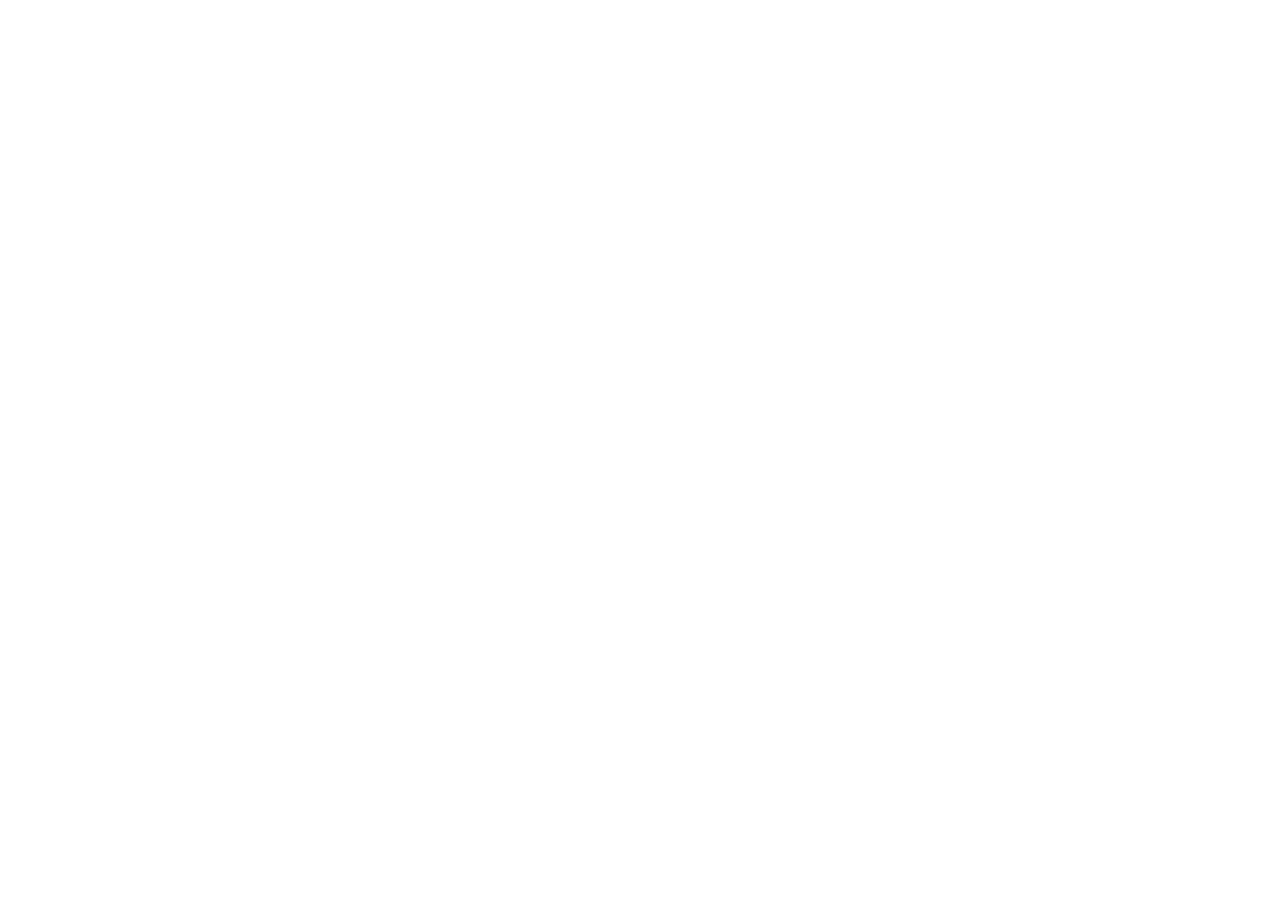
==== index.html @ f210bb2d "fix: baseUrl /30daypass-web для GitHub Pages Co-Authored-By: Claude Opus 4.6 <noreply@anthropic.com>" ====
<!DOCTYPE html>
<html lang="en">
  <head>
    <meta charset="utf-8" />
    <meta httpEquiv="X-UA-Compatible" content="IE=edge" />
    <meta name="viewport" content="width=device-width, initial-scale=1, shrink-to-fit=no" />
    <title>30 Day Pass</title>
    <!-- The `react-native-web` recommended style reset: https://necolas.github.io/react-native-web/docs/setup/#root-element -->
    <style id="expo-reset">
      /* These styles make the body full-height */
      html,
      body {
        height: 100%;
      }
      /* These styles disable body scrolling if you are using <ScrollView> */
      body {
        overflow: hidden;
      }
      /* These styles make the root element full-height */
      #root {
        display: flex;
        height: 100%;
        flex: 1;
      }
    </style>
  <link rel="icon" href="/30daypass-web/favicon.ico"/></head>

  <body>
    <!-- Use static rendering with Expo Router to support running without JavaScript. -->
    <noscript>
      You need to enable JavaScript to run this app.
    </noscript>
    <!-- The root element for your Expo app. -->
    <div id="root"></div>
  <script src="/30daypass-web/_expo/static/js/web/entry-6b5d9844f2f1ee463539b66dcea93cd4.js" defer></script>
</body>
</html>
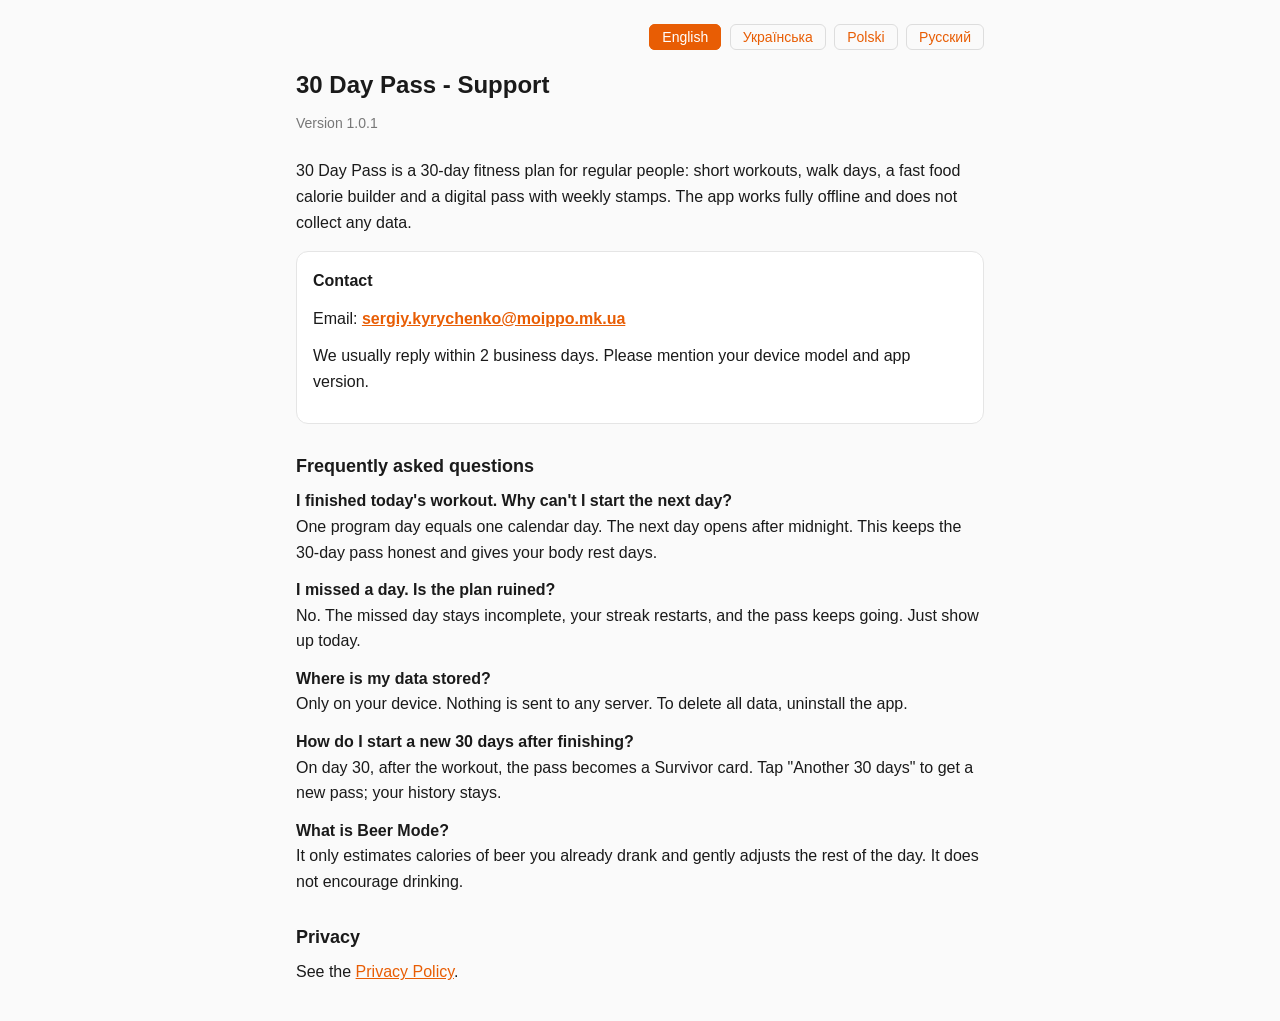
==== commit 788779c2: "Root page: show the support page instead of the web app build Co-Authored-By: Claude Sonnet 5.5 <nor" ====
--- a/index.html
+++ b/index.html
@@ -1,37 +1,125 @@
 <!DOCTYPE html>
 <html lang="en">
-  <head>
-    <meta charset="utf-8" />
-    <meta httpEquiv="X-UA-Compatible" content="IE=edge" />
-    <meta name="viewport" content="width=device-width, initial-scale=1, shrink-to-fit=no" />
-    <title>30 Day Pass</title>
-    <!-- The `react-native-web` recommended style reset: https://necolas.github.io/react-native-web/docs/setup/#root-element -->
-    <style id="expo-reset">
-      /* These styles make the body full-height */
-      html,
-      body {
-        height: 100%;
-      }
-      /* These styles disable body scrolling if you are using <ScrollView> */
-      body {
-        overflow: hidden;
-      }
-      /* These styles make the root element full-height */
-      #root {
-        display: flex;
-        height: 100%;
-        flex: 1;
-      }
-    </style>
-  <link rel="icon" href="/30daypass-web/favicon.ico"/></head>
+<head>
+<meta charset="UTF-8">
+<meta name="viewport" content="width=device-width, initial-scale=1.0">
+<title>30 Day Pass - Support</title>
+<style>
+*{margin:0;padding:0;box-sizing:border-box}
+body{font-family:-apple-system,BlinkMacSystemFont,"Segoe UI",Roboto,sans-serif;line-height:1.6;color:#1a1a1a;background:#FAFAFA;padding:24px 16px;max-width:720px;margin:0 auto}
+h1{font-size:24px;margin-bottom:8px}
+h2{font-size:18px;margin-top:28px;margin-bottom:8px}
+p,ul{margin-bottom:12px}
+ul{padding-left:20px}
+.date{color:#777;font-size:14px;margin-bottom:24px}
+.lang-switch{text-align:right;margin-bottom:16px}
+.lang-switch a{color:#E85D04;text-decoration:none;font-size:14px;padding:4px 12px;border:1px solid #ddd;border-radius:6px;margin-left:4px}
+.lang-switch a.active{background:#E85D04;color:#fff;border-color:#E85D04}
+.section{display:none}
+.section.active{display:block}
+.contact{background:#fff;border:1px solid #e5e5e5;border-radius:12px;padding:16px;margin:16px 0}
+.contact a{font-weight:600}
+a{color:#E85D04}
+</style>
+</head>
+<body>
 
-  <body>
-    <!-- Use static rendering with Expo Router to support running without JavaScript. -->
-    <noscript>
-      You need to enable JavaScript to run this app.
-    </noscript>
-    <!-- The root element for your Expo app. -->
-    <div id="root"></div>
-  <script src="/30daypass-web/_expo/static/js/web/entry-6b5d9844f2f1ee463539b66dcea93cd4.js" defer></script>
+<div class="lang-switch">
+<a href="#" id="btn-en" class="active" onclick="switchLang('en');return false">English</a>
+<a href="#" id="btn-uk" onclick="switchLang('uk');return false">Українська</a>
+<a href="#" id="btn-pl" onclick="switchLang('pl');return false">Polski</a>
+<a href="#" id="btn-ru" onclick="switchLang('ru');return false">Русский</a>
+</div>
+
+<div id="sec-en" class="section active">
+<h1>30 Day Pass - Support</h1>
+<p class="date">Version 1.0.1</p>
+<p>30 Day Pass is a 30-day fitness plan for regular people: short workouts, walk days, a fast food calorie builder and a digital pass with weekly stamps. The app works fully offline and does not collect any data.</p>
+<div class="contact">
+<p><strong>Contact</strong></p>
+<p>Email: <a href="mailto:sergiy.kyrychenko@moippo.mk.ua">sergiy.kyrychenko@moippo.mk.ua</a></p>
+<p>We usually reply within 2 business days. Please mention your device model and app version.</p>
+</div>
+<h2>Frequently asked questions</h2>
+<p><strong>I finished today's workout. Why can't I start the next day?</strong><br>One program day equals one calendar day. The next day opens after midnight. This keeps the 30-day pass honest and gives your body rest days.</p>
+<p><strong>I missed a day. Is the plan ruined?</strong><br>No. The missed day stays incomplete, your streak restarts, and the pass keeps going. Just show up today.</p>
+<p><strong>Where is my data stored?</strong><br>Only on your device. Nothing is sent to any server. To delete all data, uninstall the app.</p>
+<p><strong>How do I start a new 30 days after finishing?</strong><br>On day 30, after the workout, the pass becomes a Survivor card. Tap "Another 30 days" to get a new pass; your history stays.</p>
+<p><strong>What is Beer Mode?</strong><br>It only estimates calories of beer you already drank and gently adjusts the rest of the day. It does not encourage drinking.</p>
+<h2>Privacy</h2>
+<p>See the <a href="privacy-policy.html">Privacy Policy</a>.</p>
+</div>
+
+<div id="sec-uk" class="section">
+<h1>30 Day Pass - Підтримка</h1>
+<p class="date">Версія 1.0.1</p>
+<p>30 Day Pass - це 30-денний фітнес-план для звичайних людей: короткі тренування, дні прогулянок, конструктор калорій фастфуду та цифровий абонемент із тижневими штампами. Застосунок працює повністю офлайн і не збирає жодних даних.</p>
+<div class="contact">
+<p><strong>Контакт</strong></p>
+<p>Електронна пошта: <a href="mailto:sergiy.kyrychenko@moippo.mk.ua">sergiy.kyrychenko@moippo.mk.ua</a></p>
+<p>Зазвичай відповідаємо протягом 2 робочих днів. Вкажіть модель пристрою та версію застосунку.</p>
+</div>
+<h2>Часті запитання</h2>
+<p><strong>Я виконав тренування на сьогодні. Чому не можу почати наступний день?</strong><br>Один день програми дорівнює одному календарному дню. Наступний день відкривається після півночі. Так абонемент на 30 днів залишається чесним, а тіло отримує дні відпочинку.</p>
+<p><strong>Я пропустив день. План зіпсовано?</strong><br>Ні. Пропущений день залишається невиконаним, серія починається заново, а абонемент триває далі. Просто прийди сьогодні.</p>
+<p><strong>Де зберігаються мої дані?</strong><br>Лише на твоєму пристрої. Нічого не надсилається на сервери. Щоб видалити всі дані, видали застосунок.</p>
+<p><strong>Як почати нові 30 днів після завершення?</strong><br>На 30-й день після тренування абонемент стає карткою «Вижив 30 днів». Натисни «Ще 30 днів», щоб отримати новий абонемент; історія зберігається.</p>
+<p><strong>Що таке режим пива?</strong><br>Він лише оцінює калорії вже випитого пива і м'яко коригує решту дня. Він не заохочує пити.</p>
+<h2>Конфіденційність</h2>
+<p>Дивись <a href="privacy-policy.html">Політику конфіденційності</a>.</p>
+</div>
+
+<div id="sec-pl" class="section">
+<h1>30 Day Pass - Pomoc</h1>
+<p class="date">Wersja 1.0.1</p>
+<p>30 Day Pass to 30-dniowy plan fitness dla zwykłych ludzi: krótkie treningi, dni spaceru, kalkulator kalorii fast foodu i cyfrowy karnet z tygodniowymi pieczątkami. Aplikacja działa w pełni offline i nie zbiera żadnych danych.</p>
+<div class="contact">
+<p><strong>Kontakt</strong></p>
+<p>E-mail: <a href="mailto:sergiy.kyrychenko@moippo.mk.ua">sergiy.kyrychenko@moippo.mk.ua</a></p>
+<p>Zwykle odpowiadamy w ciągu 2 dni roboczych. Podaj model urządzenia i wersję aplikacji.</p>
+</div>
+<h2>Najczęstsze pytania</h2>
+<p><strong>Skończyłem dzisiejszy trening. Dlaczego nie mogę zacząć następnego dnia?</strong><br>Jeden dzień programu to jeden dzień kalendarzowy. Następny dzień otwiera się po północy. Dzięki temu karnet na 30 dni jest uczciwy, a ciało dostaje dni odpoczynku.</p>
+<p><strong>Opuściłem dzień. Czy plan jest zepsuty?</strong><br>Nie. Opuszczony dzień pozostaje niewykonany, seria zaczyna się od nowa, a karnet trwa dalej. Po prostu pojaw się dzisiaj.</p>
+<p><strong>Gdzie są przechowywane moje dane?</strong><br>Tylko na Twoim urządzeniu. Nic nie jest wysyłane na serwery. Aby usunąć wszystkie dane, odinstaluj aplikację.</p>
+<p><strong>Jak zacząć nowe 30 dni po zakończeniu?</strong><br>30. dnia po treningu karnet zamienia się w kartę „Przetrwałem 30 dni”. Stuknij „Kolejne 30 dni”, aby dostać nowy karnet; historia zostaje.</p>
+<p><strong>Czym jest Tryb Piwo?</strong><br>Tylko szacuje kalorie już wypitego piwa i delikatnie koryguje resztę dnia. Nie zachęca do picia.</p>
+<h2>Prywatność</h2>
+<p>Zobacz <a href="privacy-policy.html">Politykę prywatności</a>.</p>
+</div>
+
+<div id="sec-ru" class="section">
+<h1>30 Day Pass - Поддержка</h1>
+<p class="date">Версия 1.0.1</p>
+<p>30 Day Pass - это 30-дневный фитнес-план для обычных людей: короткие тренировки, дни прогулок, конструктор калорий фастфуда и цифровой абонемент с недельными штампами. Приложение работает полностью офлайн и не собирает никаких данных.</p>
+<div class="contact">
+<p><strong>Контакт</strong></p>
+<p>Электронная почта: <a href="mailto:sergiy.kyrychenko@moippo.mk.ua">sergiy.kyrychenko@moippo.mk.ua</a></p>
+<p>Обычно отвечаем в течение 2 рабочих дней. Укажите модель устройства и версию приложения.</p>
+</div>
+<h2>Частые вопросы</h2>
+<p><strong>Я выполнил тренировку на сегодня. Почему нельзя начать следующий день?</strong><br>Один день программы равен одному календарному дню. Следующий день открывается после полуночи. Так абонемент на 30 дней остаётся честным, а тело получает дни отдыха.</p>
+<p><strong>Я пропустил день. План испорчен?</strong><br>Нет. Пропущенный день остаётся невыполненным, серия начинается заново, а абонемент продолжается. Просто приди сегодня.</p>
+<p><strong>Где хранятся мои данные?</strong><br>Только на вашем устройстве. Ничего не отправляется на серверы. Чтобы удалить все данные, удалите приложение.</p>
+<p><strong>Как начать новые 30 дней после завершения?</strong><br>На 30-й день после тренировки абонемент становится картой «Выжил 30 дней». Нажмите «Ещё 30 дней», чтобы получить новый абонемент; история сохраняется.</p>
+<p><strong>Что такое режим пива?</strong><br>Он только оценивает калории уже выпитого пива и мягко корректирует остаток дня. Он не поощряет пить.</p>
+<h2>Конфиденциальность</h2>
+<p>См. <a href="privacy-policy.html">Политику конфиденциальности</a>.</p>
+</div>
+
+<script>
+function switchLang(l){
+  document.querySelectorAll('.section').forEach(function(s){s.classList.remove('active')});
+  document.querySelectorAll('.lang-switch a').forEach(function(a){a.classList.remove('active')});
+  document.getElementById('sec-'+l).classList.add('active');
+  document.getElementById('btn-'+l).classList.add('active');
+  try{localStorage.setItem('lang',l)}catch(e){}
+}
+(function(){
+  var l=null; try{l=localStorage.getItem('lang')}catch(e){}
+  if(['uk','pl','ru','en'].indexOf(l)<0){var n=(navigator.language||'en').slice(0,2).toLowerCase(); l=['uk','pl','ru'].indexOf(n)>=0?n:'en'}
+  switchLang(l);
+})();
+</script>
 </body>
 </html>
